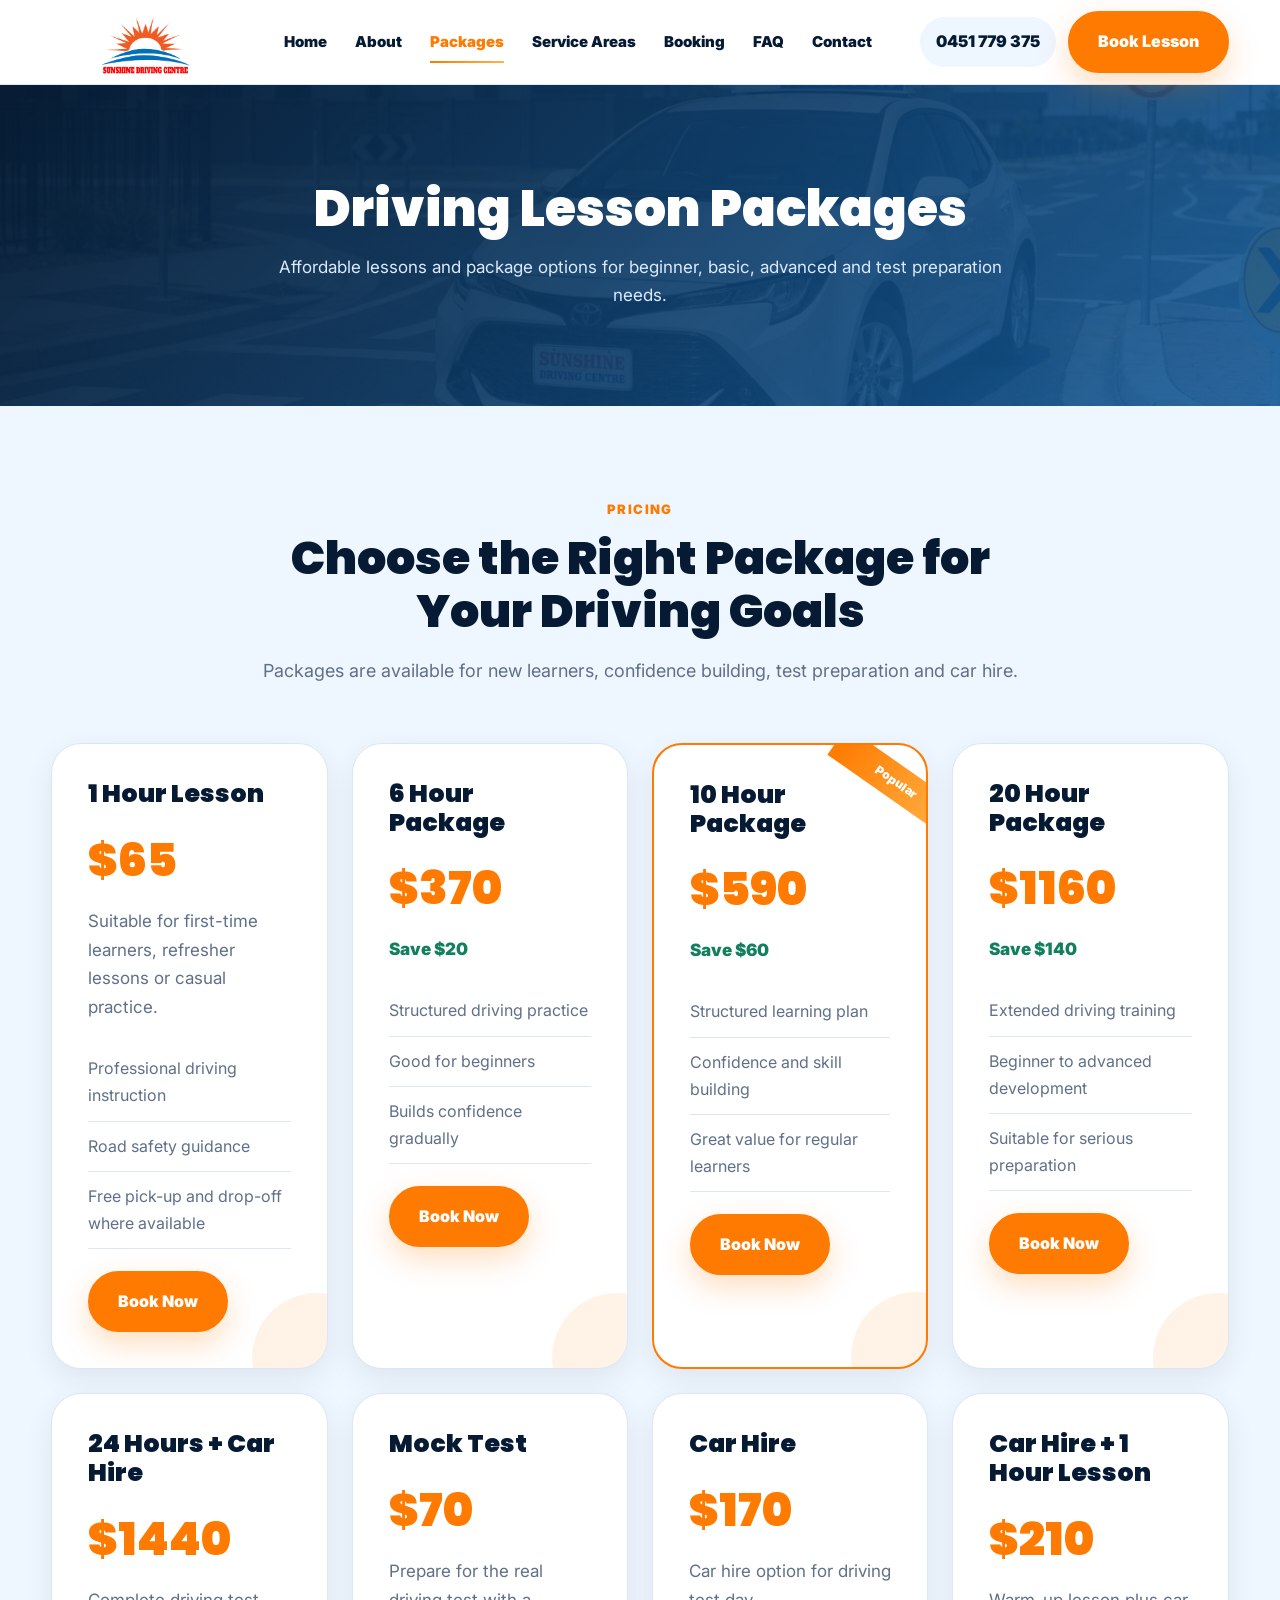
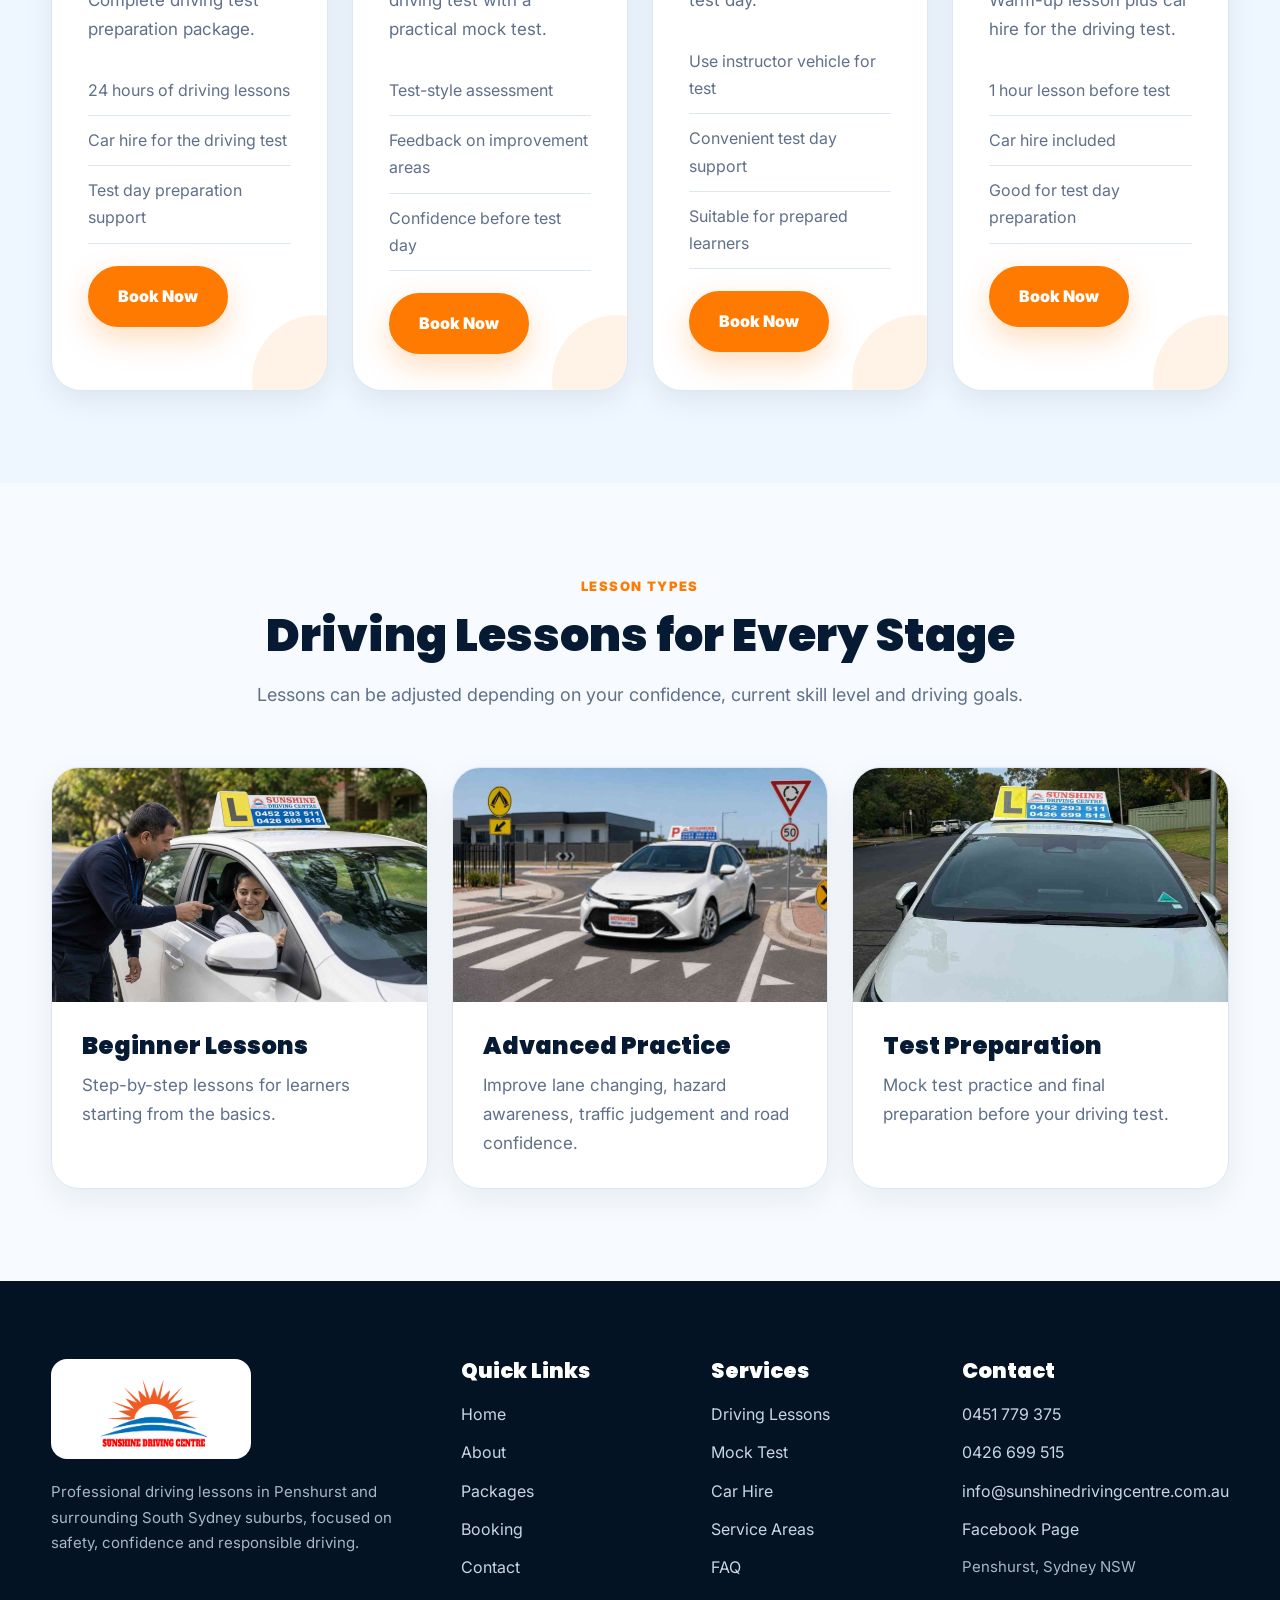
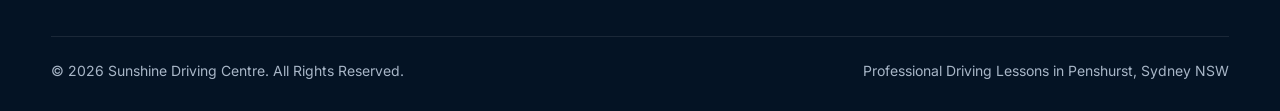
==== packages.html @ aa1646db "Add files via upload" ====
<!DOCTYPE html>
<html lang="en">
<head>
    <meta charset="UTF-8">
    <meta name="viewport" content="width=device-width, initial-scale=1.0">
    <title>Driving Lesson Packages | Sunshine Driving Centre Penshurst</title>
    <meta name="description" content="Affordable driving lesson packages in Penshurst. 1 hour lesson, 6 hour package, 10 hour package, 20 hour package, mock test, car hire and test preparation.">
    <link rel="icon" type="image/x-icon" href="favicon.ico">

    <link rel="stylesheet" href="css/style.css">
</head>

<body>

<header class="site-header">
    <div class="container">
        <nav class="navbar">
            <div class="logo">
                <a href="index.html"><img src="images/logo.png" alt="Sunshine Driving Centre Logo"></a>
            </div>

            <div class="nav-links">
                <a href="index.html">Home</a>
                <a href="about.html">About</a>
                <a href="packages.html" class="active">Packages</a>
                <a href="service-areas.html">Service Areas</a>
                <a href="booking.html">Booking</a>
                <a href="faq.html">FAQ</a>
                <a href="contact.html">Contact</a>
            </div>

            <div class="header-actions">
                <a href="tel:0451779375" class="header-phone">0451 779 375</a>
                <a href="booking.html" class="btn">Book Lesson</a>
            </div>

            <button class="menu-btn" aria-label="Open menu">☰</button>
        </nav>

        <div class="mobile-menu">
            <a href="index.html">Home</a>
            <a href="about.html">About</a>
            <a href="packages.html">Packages</a>
            <a href="service-areas.html">Service Areas</a>
            <a href="booking.html">Booking</a>
            <a href="faq.html">FAQ</a>
            <a href="contact.html">Contact</a>
        </div>
    </div>
</header>

<section class="page-hero">
    <div class="container">
        <h1>Driving Lesson Packages</h1>
        <p>
            Affordable lessons and package options for beginner, basic, advanced and test preparation needs.
        </p>
    </div>
</section>

<section class="bg-light">
    <div class="container">
        <div class="section-title">
            <div class="small-title">Pricing</div>
            <h2>Choose the Right Package for Your Driving Goals</h2>
            <p>
                Packages are available for new learners, confidence building, test preparation and car hire.
            </p>
        </div>

        <div class="package-grid">
            <div class="package-card">
                <h3>1 Hour Lesson</h3>
                <div class="price">$65</div>
                <p>Suitable for first-time learners, refresher lessons or casual practice.</p>
                <ul>
                    <li>Professional driving instruction</li>
                    <li>Road safety guidance</li>
                    <li>Free pick-up and drop-off where available</li>
                </ul>
<a href="booking.html" class="btn">Book Now</a>
            </div>

            <div class="package-card">
                <h3>6 Hour Package</h3>
                <div class="price">$370</div>
                <p class="save">Save $20</p>
                <ul>
                    <li>Structured driving practice</li>
                    <li>Good for beginners</li>
                    <li>Builds confidence gradually</li>
                </ul>
<a href="booking.html" class="btn">Book Now</a>
            </div>

            <div class="package-card featured">
                <div class="ribbon">Popular</div>
                <h3>10 Hour Package</h3>
                <div class="price">$590</div>
                <p class="save">Save $60</p>
                <ul>
                    <li>Structured learning plan</li>
                    <li>Confidence and skill building</li>
                    <li>Great value for regular learners</li>
                </ul>
<a href="booking.html" class="btn">Book Now</a>
            </div>

            <div class="package-card">
                <h3>20 Hour Package</h3>
                <div class="price">$1160</div>
                <p class="save">Save $140</p>
                <ul>
                    <li>Extended driving training</li>
                    <li>Beginner to advanced development</li>
                    <li>Suitable for serious preparation</li>
                </ul>
<a href="booking.html" class="btn">Book Now</a>
            </div>

            <div class="package-card">
                <h3>24 Hours + Car Hire</h3>
                <div class="price">$1440</div>
                <p>Complete driving test preparation package.</p>
                <ul>
                    <li>24 hours of driving lessons</li>
                    <li>Car hire for the driving test</li>
                    <li>Test day preparation support</li>
                </ul>
<a href="booking.html" class="btn">Book Now</a>
            </div>

            <div class="package-card">
                <h3>Mock Test</h3>
                <div class="price">$70</div>
                <p>Prepare for the real driving test with a practical mock test.</p>
                <ul>
                    <li>Test-style assessment</li>
                    <li>Feedback on improvement areas</li>
                    <li>Confidence before test day</li>
                </ul>
<a href="booking.html" class="btn">Book Now</a>
            </div>

            <div class="package-card">
                <h3>Car Hire</h3>
                <div class="price">$170</div>
                <p>Car hire option for driving test day.</p>
                <ul>
                    <li>Use instructor vehicle for test</li>
                    <li>Convenient test day support</li>
                    <li>Suitable for prepared learners</li>
                </ul>
<a href="booking.html" class="btn">Book Now</a>
            </div>

            <div class="package-card">
                <h3>Car Hire + 1 Hour Lesson</h3>
                <div class="price">$210</div>
                <p>Warm-up lesson plus car hire for the driving test.</p>
                <ul>
                    <li>1 hour lesson before test</li>
                    <li>Car hire included</li>
                    <li>Good for test day preparation</li>
                </ul>
<a href="booking.html" class="btn">Book Now</a>
            </div>
        </div>
    </div>
</section>

<section>
    <div class="container">
        <div class="section-title">
            <div class="small-title">Lesson Types</div>
            <h2>Driving Lessons for Every Stage</h2>
            <p>
                Lessons can be adjusted depending on your confidence, current skill level and driving goals.
            </p>
        </div>

        <div class="service-grid">
            <div class="service-card">
                <img src="images/lesson-beginner.jpg" alt="Beginner driving lessons">
<div class="service-card-content">
                    <h3>Beginner Lessons</h3>
                    <p>Step-by-step lessons for learners starting from the basics.</p>
                </div>
            </div>

            <div class="service-card">
                <img src="images/road-safety.jpg" alt="Road safety driving lesson">
<div class="service-card-content">
                    <h3>Advanced Practice</h3>
                    <p>Improve lane changing, hazard awareness, traffic judgement and road confidence.</p>
                </div>
            </div>

            <div class="service-card">
                <img src="images/lesson-test.jpg" alt="Driving test preparation">
<div class="service-card-content">
                    <h3>Test Preparation</h3>
                    <p>Mock test practice and final preparation before your driving test.</p>
                </div>
            </div>
        </div>
    </div>
</section>

<footer class="footer">
    <div class="container">
        <div class="footer-grid">
            <div>
                <img src="images/logo.png" class="footer-logo" alt="Sunshine Driving Centre Logo">
                <p>Professional driving lessons in Penshurst and surrounding South Sydney suburbs, focused on safety, confidence and responsible driving.</p>
            </div>

            <div>
                <h3>Quick Links</h3>
                <a href="index.html">Home</a>
                <a href="about.html">About</a>
                <a href="packages.html">Packages</a>
                <a href="booking.html">Booking</a>
                <a href="contact.html">Contact</a>
            </div>

            <div>
                <h3>Services</h3>
                <a href="packages.html">Driving Lessons</a>
                <a href="packages.html">Mock Test</a>
                <a href="packages.html">Car Hire</a>
                <a href="service-areas.html">Service Areas</a>
                <a href="faq.html">FAQ</a>
            </div>

            <div>
                <h3>Contact</h3>
                <a href="tel:0451779375">0451 779 375</a>
                <a href="tel:0426699515">0426 699 515</a>
                <a href="mailto:info@sunshinedrivingcentre.com.au">info@sunshinedrivingcentre.com.au</a>
                <a href="https://www.facebook.com/people/Sunshine-Driving-Centre/61564765373700/" target="_blank" rel="noopener noreferrer">Facebook Page</a>
                <p>Penshurst, Sydney NSW</p>
            </div>
        </div>

        <div class="footer-bottom">
            <p>© 2026 Sunshine Driving Centre. All Rights Reserved.</p>
            <p>Professional Driving Lessons in Penshurst, Sydney NSW</p>
        </div>
    </div>
</footer>

<div class="mobile-actions">
    <a href="tel:0451779375" class="call">Call Now</a>
    <a href="booking.html" class="book">Book Lesson</a>
</div>

<script src="js/script.js"></script>

</body>
</html>
---- css/style.css ----
@import url('https://fonts.googleapis.com/css2?family=Inter:wght@300;400;500;600;700;800;900&family=Poppins:wght@500;600;700;800;900&display=swap');

:root{
    --navy:#061b33;
    --navy-2:#0d3159;
    --blue:#155fa0;
    --orange:#ff7a00;
    --orange-dark:#e66d00;
    --gold:#ffb347;
    --white:#ffffff;
    --bg:#f7fbff;
    --light:#eef6ff;
    --cream:#fff4e6;
    --text:#172033;
    --muted:#607089;
    --border:#dce7f3;
    --green:#12805c;
    --shadow:0 18px 48px rgba(15,23,42,0.10);
    --shadow-soft:0 10px 30px rgba(15,23,42,0.07);
}

*{
    margin:0;
    padding:0;
    box-sizing:border-box;
}

html{
    scroll-behavior:smooth;
}

body{
    font-family:'Inter',sans-serif;
    background:var(--bg);
    color:var(--text);
    line-height:1.7;
    overflow-x:hidden;
}

img{
    max-width:100%;
    display:block;
}

a{
    text-decoration:none;
}

ul{
    list-style:none;
}

.container{
    width:92%;
    max-width:1220px;
    margin:auto;
}

section{
    padding:92px 0;
}

h1,h2,h3,h4{
    font-family:'Poppins',sans-serif;
    line-height:1.15;
    color:var(--navy);
}

p{
    color:var(--muted);
    font-size:17px;
}

/* BUTTONS */

.btn{
    display:inline-flex;
    align-items:center;
    justify-content:center;
    padding:15px 28px;
    border-radius:999px;
    background:var(--orange);
    color:var(--white);
    font-weight:900;
    border:2px solid var(--orange);
    box-shadow:0 12px 30px rgba(255,122,0,0.25);
    transition:0.3s ease;
}

.btn:hover{
    background:var(--orange-dark);
    border-color:var(--orange-dark);
    transform:translateY(-3px);
}

.btn-dark{
    background:var(--navy);
    border-color:var(--navy);
    box-shadow:0 12px 30px rgba(6,27,51,0.22);
}

.btn-dark:hover{
    background:#02101f;
    border-color:#02101f;
}

.btn-outline{
    background:transparent;
    color:var(--white);
    border-color:rgba(255,255,255,0.75);
    box-shadow:none;
}

.btn-outline:hover{
    background:var(--white);
    color:var(--navy);
    border-color:var(--white);
}

.btn-light{
    background:var(--white);
    color:var(--navy);
    border-color:var(--white);
    box-shadow:none;
}

.small-title{
    color:var(--orange);
    font-weight:900;
    text-transform:uppercase;
    letter-spacing:1.4px;
    font-size:13px;
    margin-bottom:12px;
}

/* HEADER */

.site-header{
    position:sticky;
    top:0;
    z-index:1000;
    background:rgba(255,255,255,0.98);
    backdrop-filter:blur(18px);
    border-bottom:1px solid rgba(220,231,243,0.9);
    transition:0.3s ease;
}

.site-header.scrolled{
    box-shadow:0 10px 32px rgba(15,23,42,0.08);
}

.navbar{
    min-height:84px;
    display:flex;
    align-items:center;
    justify-content:space-between;
    gap:22px;
}

.logo img{
    width:184px;
    height:auto;
    max-height:70px;
    object-fit:contain;
}

.nav-links{
    display:flex;
    align-items:center;
    gap:28px;
}

.nav-links a{
    color:var(--navy);
    font-size:15px;
    font-weight:900;
    position:relative;
    padding:8px 0;
}

.nav-links a::after{
    content:"";
    position:absolute;
    left:50%;
    bottom:0;
    width:0;
    height:2px;
    background:linear-gradient(90deg,var(--orange),var(--gold));
    transform:translateX(-50%);
    transition:0.25s ease;
}

.nav-links a:hover,
.nav-links a.active{
    color:var(--orange);
}

.nav-links a:hover::after,
.nav-links a.active::after{
    width:100%;
}

.header-actions{
    display:flex;
    align-items:center;
    gap:12px;
}

.header-phone{
    color:var(--navy);
    font-weight:900;
    padding:11px 16px;
    background:var(--light);
    border-radius:999px;
    transition:0.3s ease;
}

.header-phone:hover{
    background:var(--cream);
    color:var(--orange-dark);
}

.menu-btn{
    display:none;
    width:46px;
    height:46px;
    border:none;
    background:var(--navy);
    color:var(--white);
    border-radius:14px;
    font-size:24px;
    cursor:pointer;
}

.mobile-menu{
    display:none;
    padding:0 0 22px;
}

.mobile-menu a{
    display:block;
    color:var(--navy);
    font-weight:900;
    padding:14px 0;
    border-bottom:1px solid var(--border);
}

.mobile-menu a:hover{
    color:var(--orange);
}

.mobile-menu.active{
    display:block;
}

/* HERO IMAGE / BACKGROUND */

.hero{
    min-height:calc(100vh - 84px);
    display:flex;
    align-items:center;
    background:
    linear-gradient(90deg,rgba(6,27,51,0.94),rgba(6,27,51,0.72),rgba(6,27,51,0.25)),
    url('../images/hero-driving.jpg') center/cover no-repeat;
}

.hero-content{
    max-width:780px;
    padding:80px 0;
}

.kicker{
    display:inline-flex;
    background:rgba(255,255,255,0.14);
    border:1px solid rgba(255,255,255,0.22);
    color:var(--white);
    padding:10px 18px;
    border-radius:999px;
    font-size:14px;
    font-weight:900;
    letter-spacing:0.3px;
    margin-bottom:24px;
}

.hero h1{
    color:var(--white);
    font-size:66px;
    font-weight:900;
    margin-bottom:24px;
}

.hero p{
    color:#dbeafe;
    max-width:700px;
    font-size:20px;
    margin-bottom:34px;
}

.hero-buttons{
    display:flex;
    gap:15px;
    flex-wrap:wrap;
}

.hero-highlights{
    display:grid;
    grid-template-columns:repeat(3,1fr);
    gap:16px;
    margin-top:44px;
}

.highlight-box{
    background:rgba(255,255,255,0.13);
    border:1px solid rgba(255,255,255,0.18);
    backdrop-filter:blur(8px);
    border-radius:22px;
    padding:20px;
    transition:0.3s ease;
}

.highlight-box:hover{
    background:rgba(255,255,255,0.2);
    transform:translateY(-5px);
}

.highlight-box strong{
    display:block;
    color:var(--white);
    font-size:30px;
    font-family:'Poppins',sans-serif;
    font-weight:900;
}

.highlight-box span{
    color:#cbd5e1;
    font-size:14px;
    font-weight:700;
}

/* PAGE HERO */

.page-hero{
    background:
    linear-gradient(135deg,rgba(6,27,51,0.97),rgba(21,95,160,0.88)),
    url('../images/road-safety.jpg') center/cover no-repeat;
    padding:96px 0;
    text-align:center;
}

.page-hero h1{
    color:var(--white);
    font-size:50px;
    font-weight:900;
    margin-bottom:14px;
}

.page-hero p{
    color:#dbeafe;
    max-width:760px;
    margin:auto;
}

/* SECTION TITLES */

.section-title{
    text-align:center;
    max-width:800px;
    margin:0 auto 56px;
}

.section-title h2{
    font-size:46px;
    font-weight:900;
    margin-bottom:18px;
}

.section-title p{
    font-size:18px;
}

/* ICON CARDS */

.cards{
    display:grid;
    grid-template-columns:repeat(auto-fit,minmax(250px,1fr));
    gap:24px;
}

.card{
    background:var(--white);
    padding:34px;
    border-radius:28px;
    border:1px solid rgba(220,231,243,0.95);
    box-shadow:var(--shadow-soft);
    transition:0.3s ease;
    position:relative;
    overflow:hidden;
}

.card::before{
    content:"";
    position:absolute;
    left:0;
    top:0;
    height:5px;
    width:100%;
    background:linear-gradient(90deg,var(--orange),var(--gold));
    transform:scaleX(0);
    transform-origin:left;
    transition:0.3s ease;
}

.card:hover{
    transform:translateY(-8px);
    box-shadow:var(--shadow);
}

.card:hover::before{
    transform:scaleX(1);
}

/* ICON IMAGE SIZE CONTROL */

.card-icon{
    width:64px;
    height:64px;
    aspect-ratio:1 / 1;
    border-radius:20px;
    padding:13px;
    background:var(--cream);
    margin-bottom:22px;
    object-fit:contain;
}

.card h3{
    font-size:23px;
    font-weight:900;
    margin-bottom:12px;
}

/* SERVICE IMAGE CARDS */

.bg-light{
    background:var(--light);
}

.service-grid{
    display:grid;
    grid-template-columns:repeat(auto-fit,minmax(260px,1fr));
    gap:24px;
}

.service-card{
    background:var(--white);
    border-radius:28px;
    overflow:hidden;
    border:1px solid var(--border);
    box-shadow:var(--shadow-soft);
    transition:0.3s ease;
}

.service-card:hover{
    transform:translateY(-8px);
    box-shadow:var(--shadow);
}

/* IMPORTANT: SERVICE IMAGE RATIO */
.service-card img{
    width:100%;
    aspect-ratio:16 / 10;
    height:auto;
    object-fit:cover;
    object-position:center;
}

.service-card-content{
    padding:30px;
}

.service-card h3{
    font-size:24px;
    font-weight:900;
    margin-bottom:12px;
}

/* SPLIT SECTIONS */

.split{
    display:grid;
    grid-template-columns:1fr 1fr;
    gap:58px;
    align-items:center;
}

/* IMPORTANT: INSTRUCTOR / ABOUT IMAGE RATIO */
.split-image{
    width:100%;
}

.split-image img{
    width:100%;
    aspect-ratio:4 / 5;
    height:auto;
    object-fit:cover;
    object-position:center;
    border-radius:36px;
    box-shadow:var(--shadow);
}

/* for wider road images inside split layout */
.split-image.wide img{
    aspect-ratio:16 / 10;
}

.split-content h2{
    font-size:43px;
    font-weight:900;
    margin-bottom:22px;
}

.split-content p{
    margin-bottom:16px;
}

.check-list{
    margin:26px 0;
}

.check-list li{
    margin-bottom:13px;
    font-weight:800;
    color:var(--text);
    padding-left:30px;
    position:relative;
}

.check-list li::before{
    content:"";
    width:11px;
    height:11px;
    background:linear-gradient(135deg,var(--orange),var(--gold));
    border-radius:50%;
    position:absolute;
    left:0;
    top:10px;
}

/* PACKAGES */

.package-grid{
    display:grid;
    grid-template-columns:repeat(auto-fit,minmax(270px,1fr));
    gap:24px;
}

.package-card{
    background:var(--white);
    border-radius:30px;
    padding:36px;
    border:1px solid var(--border);
    box-shadow:var(--shadow-soft);
    position:relative;
    overflow:hidden;
    transition:0.3s ease;
}

.package-card::after{
    content:"";
    position:absolute;
    right:-55px;
    bottom:-55px;
    width:130px;
    height:130px;
    background:rgba(255,122,0,0.09);
    border-radius:50%;
}

.package-card:hover{
    transform:translateY(-8px);
    box-shadow:var(--shadow);
}

.package-card.featured{
    border:2px solid var(--orange);
}

.ribbon{
    position:absolute;
    top:20px;
    right:-42px;
    background:linear-gradient(90deg,var(--orange),var(--gold));
    color:var(--white);
    padding:7px 48px;
    transform:rotate(35deg);
    font-size:12px;
    font-weight:900;
}

.package-card h3{
    font-size:25px;
    font-weight:900;
    margin-bottom:10px;
}

.price{
    font-family:'Poppins',sans-serif;
    font-size:46px;
    color:var(--orange);
    font-weight:900;
    margin:12px 0 8px;
}

.save{
    color:var(--green);
    font-weight:900;
    margin-bottom:14px;
}

.package-card ul{
    margin:22px 0;
}

.package-card li{
    color:var(--muted);
    padding:11px 0;
    border-bottom:1px solid var(--border);
}

/* AREAS */

.area-grid{
    display:grid;
    grid-template-columns:repeat(auto-fit,minmax(190px,1fr));
    gap:18px;
}

.area-box{
    background:var(--white);
    border:1px solid var(--border);
    color:var(--navy);
    border-radius:20px;
    padding:25px;
    text-align:center;
    font-weight:900;
    box-shadow:var(--shadow-soft);
    transition:0.3s ease;
}

.area-box:hover{
    background:linear-gradient(135deg,var(--navy),var(--blue));
    color:var(--white);
    transform:translateY(-5px);
}

/* CTA */

.cta{
    background:linear-gradient(135deg,var(--navy),var(--blue));
    border-radius:36px;
    padding:60px;
    display:grid;
    grid-template-columns:1.3fr 0.7fr;
    gap:30px;
    align-items:center;
    box-shadow:var(--shadow);
    overflow:hidden;
    position:relative;
}

.cta::after{
    content:"";
    position:absolute;
    right:-80px;
    top:-80px;
    width:220px;
    height:220px;
    background:rgba(255,255,255,0.08);
    border-radius:50%;
}

.cta h2{
    color:var(--white);
    font-size:39px;
    font-weight:900;
    margin-bottom:14px;
}

.cta p{
    color:#dbeafe;
}

.cta-actions{
    display:flex;
    justify-content:flex-end;
    gap:14px;
    flex-wrap:wrap;
    position:relative;
    z-index:2;
}

/* BOOKING */

.booking-box{
    background:var(--white);
    padding:44px;
    border-radius:32px;
    box-shadow:var(--shadow);
    border:1px solid var(--border);
    max-width:980px;
    margin:auto;
}

.booking-box h2{
    font-size:38px;
    font-weight:900;
    margin-bottom:14px;
}

.integration-space{
    background:linear-gradient(135deg,#f8fbff,#eef6ff);
    border:2px dashed #aebfd3;
    border-radius:24px;
    padding:36px;
    margin-top:28px;
}

.integration-space p{
    margin-bottom:18px;
}


.booking-contact-list{
    margin:22px 0 26px;
}

.booking-contact-list p{
    margin-bottom:10px;
    color:var(--text);
}

.booking-contact-list a{
    color:var(--blue);
    font-weight:900;
}

.booking-contact-list a:hover{
    color:var(--orange-dark);
}

.booking-actions{
    display:flex;
    flex-wrap:wrap;
    gap:14px;
}

.booking-actions .btn-light{
    border-color:var(--border);
}

/* CONTACT PAGE */

.contact-grid{
    display:grid;
    grid-template-columns:0.9fr 1.1fr;
    gap:34px;
}

.contact-info{
    background:linear-gradient(135deg,var(--navy),var(--blue));
    border-radius:30px;
    padding:40px;
    box-shadow:var(--shadow);
}

.contact-info h3{
    color:var(--white);
    font-size:30px;
    font-weight:900;
    margin-bottom:18px;
}

.contact-info a,
.contact-info p{
    display:block;
    color:#dbeafe;
    margin-bottom:14px;
    font-weight:600;
}

.contact-info a:hover{
    color:var(--gold);
}

.contact-form{
    background:var(--white);
    border-radius:30px;
    padding:40px;
    box-shadow:var(--shadow);
    border:1px solid var(--border);
}

.form-group{
    margin-bottom:18px;
}

.form-group label{
    display:block;
    color:var(--navy);
    font-weight:900;
    margin-bottom:8px;
}

input,
select,
textarea{
    width:100%;
    border:1px solid var(--border);
    border-radius:14px;
    padding:15px 16px;
    font-family:'Inter',sans-serif;
    font-size:16px;
    outline:none;
    background:#fff;
}

input:focus,
select:focus,
textarea:focus{
    border-color:var(--orange);
    box-shadow:0 0 0 4px rgba(255,122,0,0.08);
}

/* FAQ */

.faq-list{
    max-width:920px;
    margin:auto;
}

.faq-item{
    background:var(--white);
    border:1px solid var(--border);
    border-radius:24px;
    margin-bottom:16px;
    overflow:hidden;
    box-shadow:var(--shadow-soft);
}

.faq-question{
    width:100%;
    background:none;
    border:none;
    padding:24px;
    text-align:left;
    color:var(--navy);
    font-size:18px;
    font-weight:900;
    display:flex;
    justify-content:space-between;
    cursor:pointer;
}

.faq-question span{
    color:var(--orange);
    font-size:24px;
}

.faq-answer{
    display:none;
    padding:0 24px 24px;
}

.faq-item.active .faq-answer{
    display:block;
}

/* FOOTER */

.footer{
    background:#041324;
    padding:78px 0 28px;
}

.footer-grid{
    display:grid;
    grid-template-columns:1.4fr 0.8fr 0.8fr 1fr;
    gap:38px;
    margin-bottom:44px;
}

/* FOOTER LOGO IMAGE CONTROL */
.footer-logo{
    width:200px;
    height:auto;
    max-height:100px;
    object-fit:contain;
    margin-bottom:20px;
    background:#fff;
    border-radius:16px;
    padding:8px;
}

.footer h3{
    color:var(--white);
    font-size:21px;
    font-weight:900;
    margin-bottom:18px;
}

.footer p{
    color:#a8b6c7;
    font-size:15px;
}

.footer a{
    display:block;
    color:#cbd5e1;
    margin-bottom:11px;
    transition:0.25s ease;
}

.footer a:hover{
    color:var(--orange);
    transform:translateX(4px);
}

.footer-bottom{
    border-top:1px solid rgba(255,255,255,0.09);
    padding-top:22px;
    display:flex;
    justify-content:space-between;
    gap:16px;
    flex-wrap:wrap;
}

.footer-bottom p{
    font-size:14px;
}

/* MOBILE STICKY BUTTONS */

.mobile-actions{
    display:none;
    position:fixed;
    left:0;
    bottom:0;
    width:100%;
    z-index:1200;
    box-shadow:0 -8px 24px rgba(15,23,42,0.15);
}

.mobile-actions a{
    flex:1;
    padding:15px 8px;
    color:#fff;
    text-align:center;
    font-weight:900;
}

.mobile-actions .call{
    background:var(--navy);
}

.mobile-actions .book{
    background:var(--orange);
}

/* RESPONSIVE */

@media(max-width:1080px){
    .nav-links,
    .header-phone,
    .header-actions .btn{
        display:none;
    }

    .menu-btn{
        display:block;
    }

    .hero h1{
        font-size:50px;
    }

    .split,
    .cta,
    .contact-grid{
        grid-template-columns:1fr;
    }

    .cta-actions{
        justify-content:flex-start;
    }

    .footer-grid{
        grid-template-columns:1fr 1fr;
    }
}

@media(max-width:768px){
    section{
        padding:64px 0;
    }

    .navbar{
        min-height:76px;
    }

    .logo img{
        width:156px;
        max-height:62px;
    }

    .hero{
        min-height:auto;
        background:
        linear-gradient(rgba(6,27,51,0.88),rgba(6,27,51,0.88)),
        url('../images/hero-driving.jpg') center/cover no-repeat;
    }

    .hero-content{
        padding:82px 0;
    }

    .hero h1{
        font-size:38px;
    }

    .hero p{
        font-size:17px;
    }

    .hero-buttons .btn{
        width:100%;
    }

    .hero-highlights{
        grid-template-columns:1fr;
    }

    .section-title h2,
    .split-content h2{
        font-size:32px;
    }

    .page-hero{
        padding:76px 0;
    }

    .page-hero h1{
        font-size:36px;
    }

    .split-image img{
        aspect-ratio:16 / 11;
        border-radius:26px;
    }

    .service-card img{
        aspect-ratio:16 / 11;
    }

    .cta{
        padding:34px 24px;
        border-radius:26px;
    }

    .cta h2{
        font-size:30px;
    }

    .card-icon{
        width:58px;
        height:58px;
        padding:12px;
    }

    .footer-grid{
        grid-template-columns:1fr;
    }

    .footer-bottom{
        text-align:center;
        justify-content:center;
    }

    .mobile-actions{
        display:flex;
    }

    body{
        padding-bottom:58px;
    }
}

@media(max-width:480px){
    .hero h1{
        font-size:33px;
    }

    .card,
    .package-card,
    .booking-box,
    .contact-info,
    .contact-form{
        padding:26px;
    }

    .price{
        font-size:38px;
    }

    .service-card img{
        aspect-ratio:4 / 3;
    }

    .split-image img{
        aspect-ratio:4 / 3;
    }

    .footer-logo{
        width:170px;
    }
}
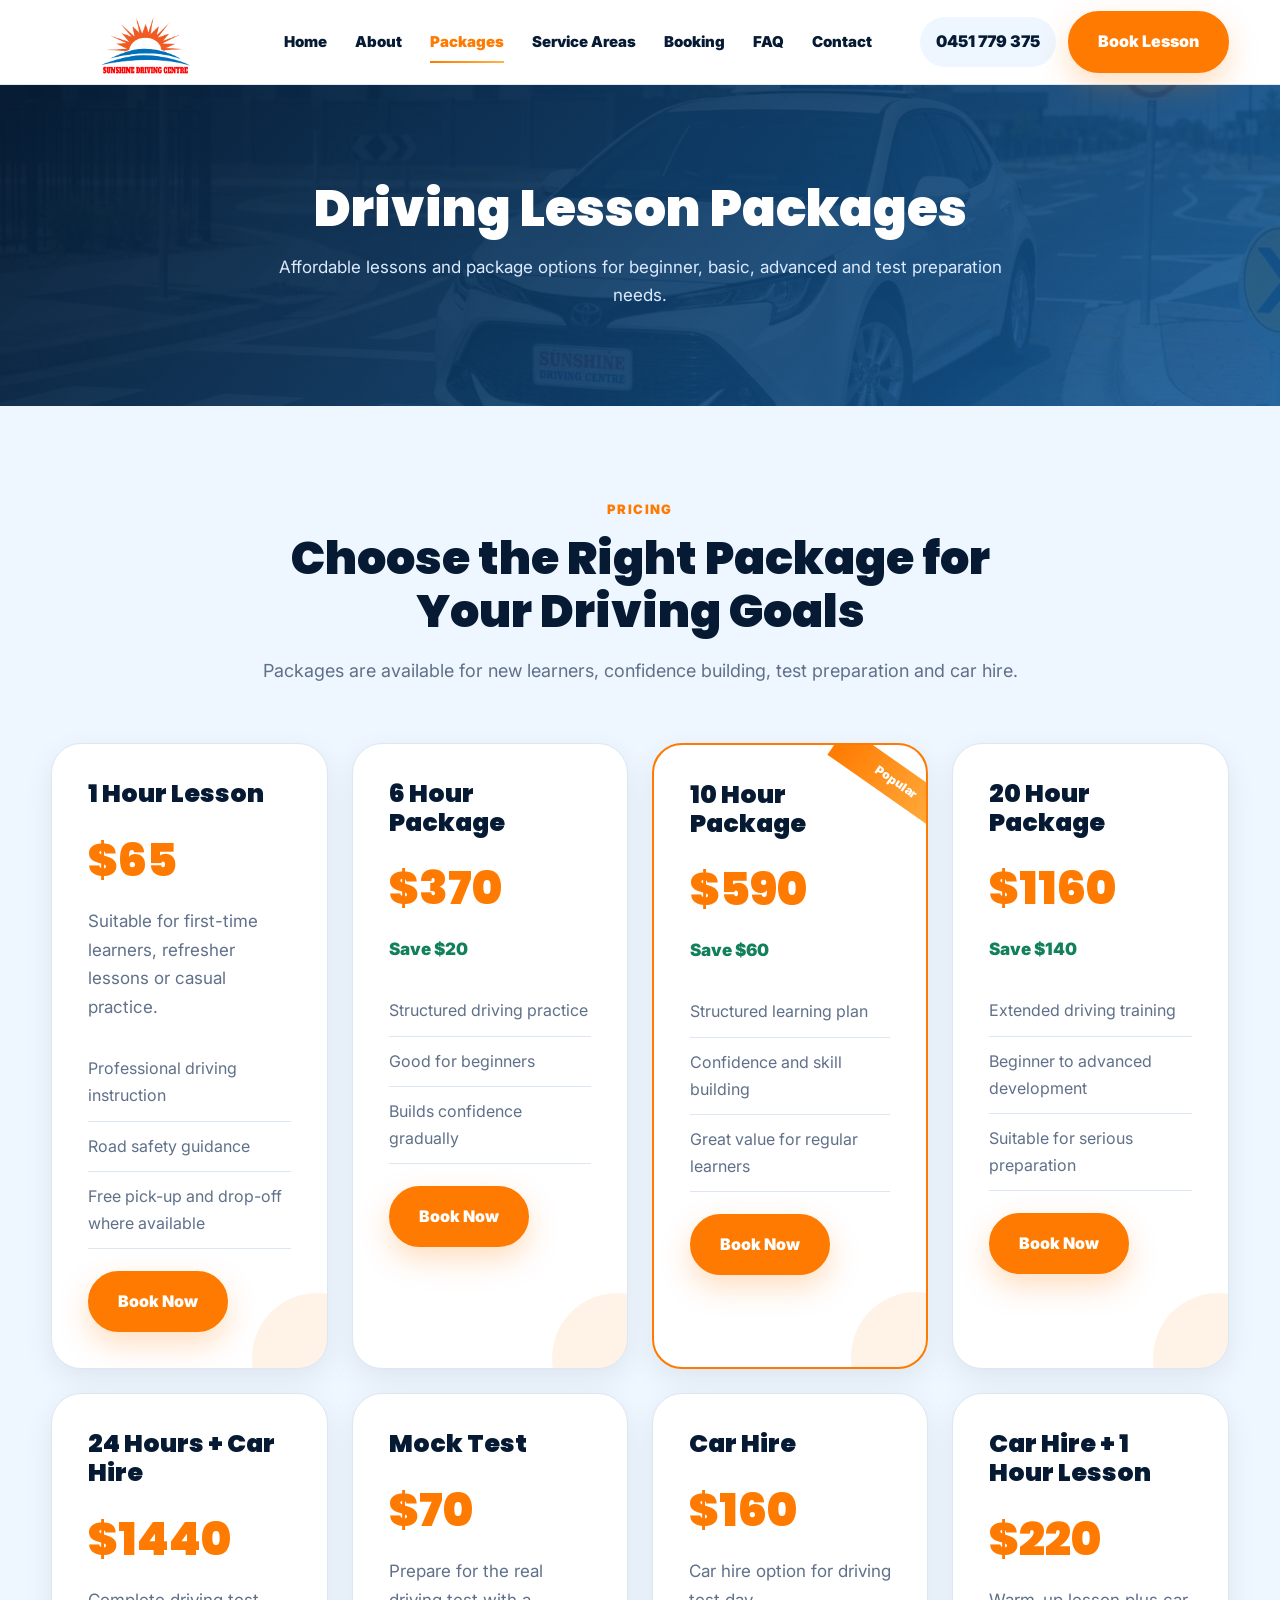
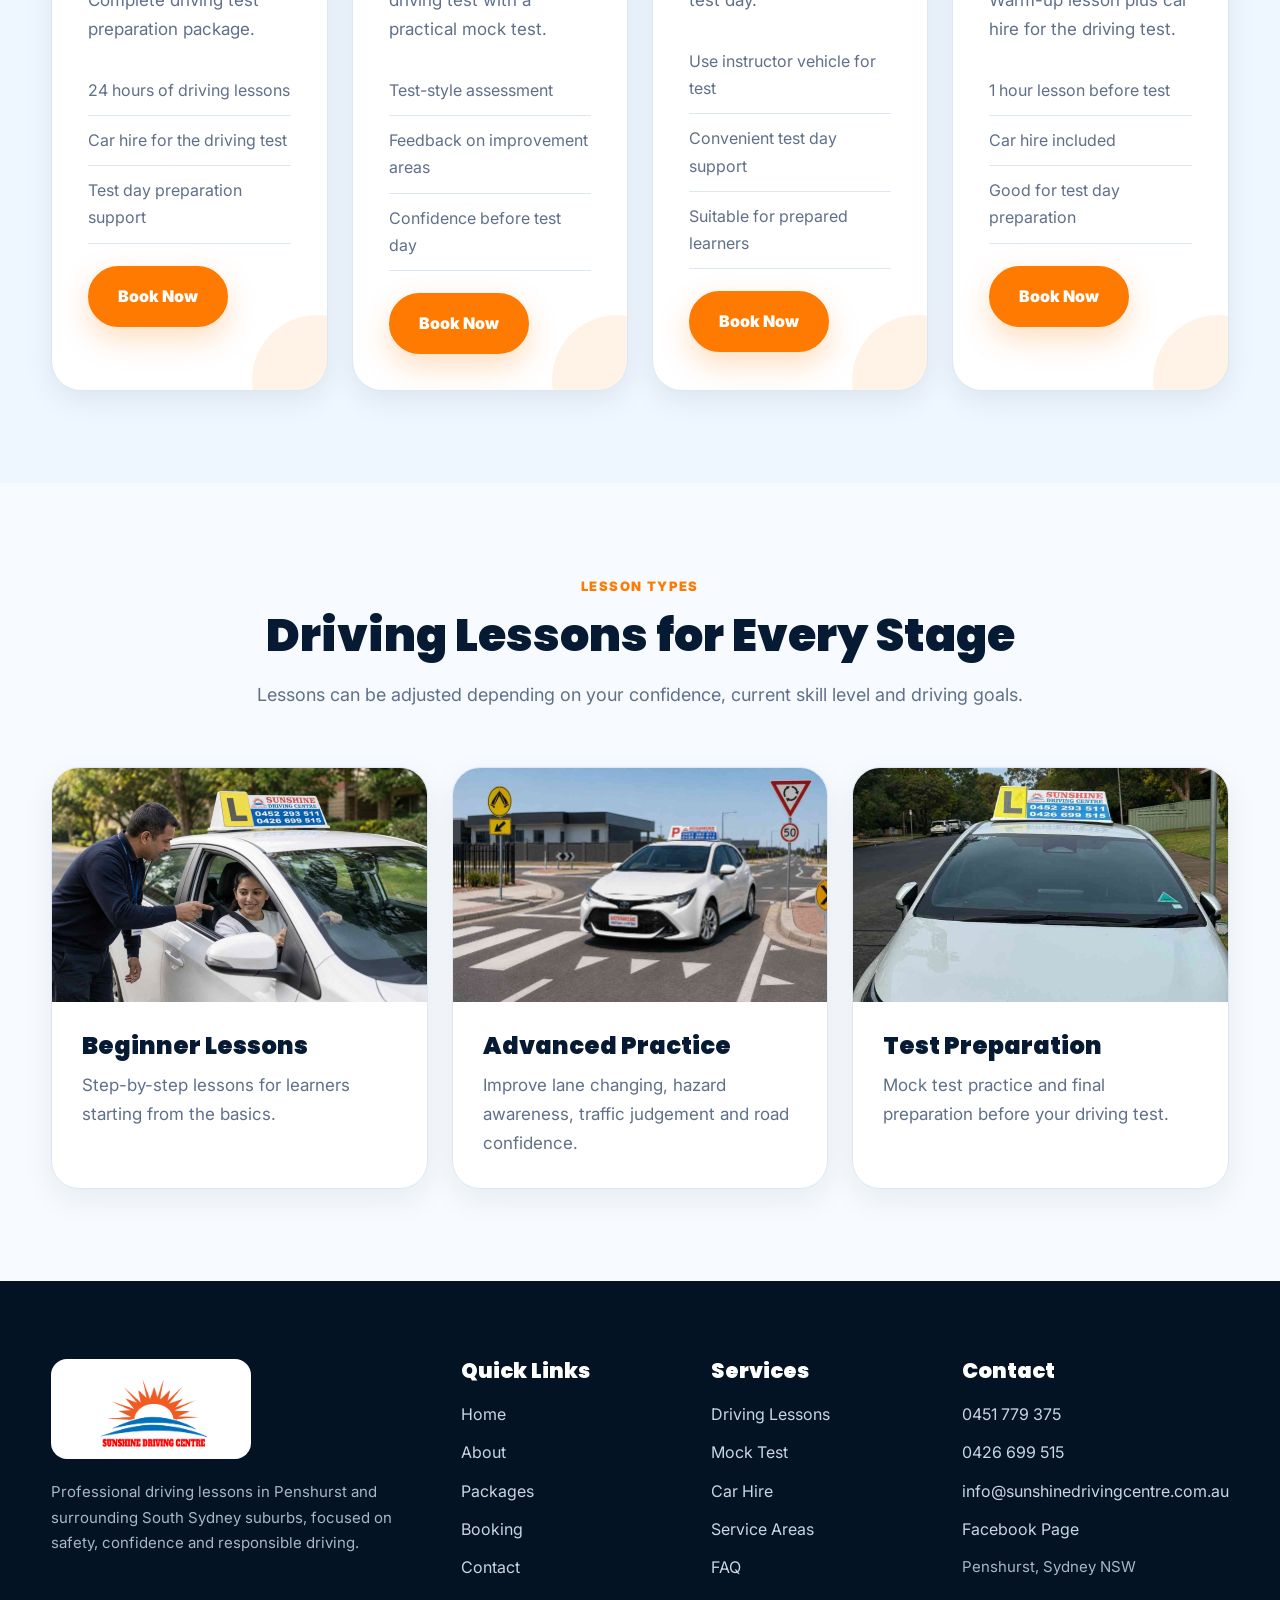
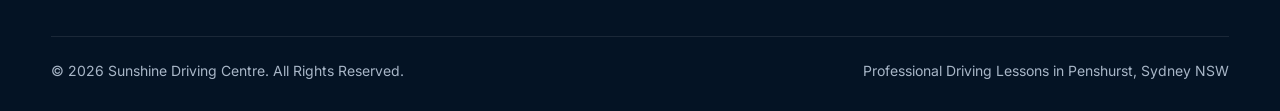
==== commit 6d868a51: "packages.html" ====
--- a/packages.html
+++ b/packages.html
@@ -144,7 +144,7 @@
 
             <div class="package-card">
                 <h3>Car Hire</h3>
-                <div class="price">$170</div>
+                <div class="price">$160</div>
                 <p>Car hire option for driving test day.</p>
                 <ul>
                     <li>Use instructor vehicle for test</li>
@@ -156,7 +156,7 @@
 
             <div class="package-card">
                 <h3>Car Hire + 1 Hour Lesson</h3>
-                <div class="price">$210</div>
+                <div class="price">$220</div>
                 <p>Warm-up lesson plus car hire for the driving test.</p>
                 <ul>
                     <li>1 hour lesson before test</li>
@@ -258,4 +258,4 @@
 <script src="js/script.js"></script>
 
 </body>
-</html>+</html>
